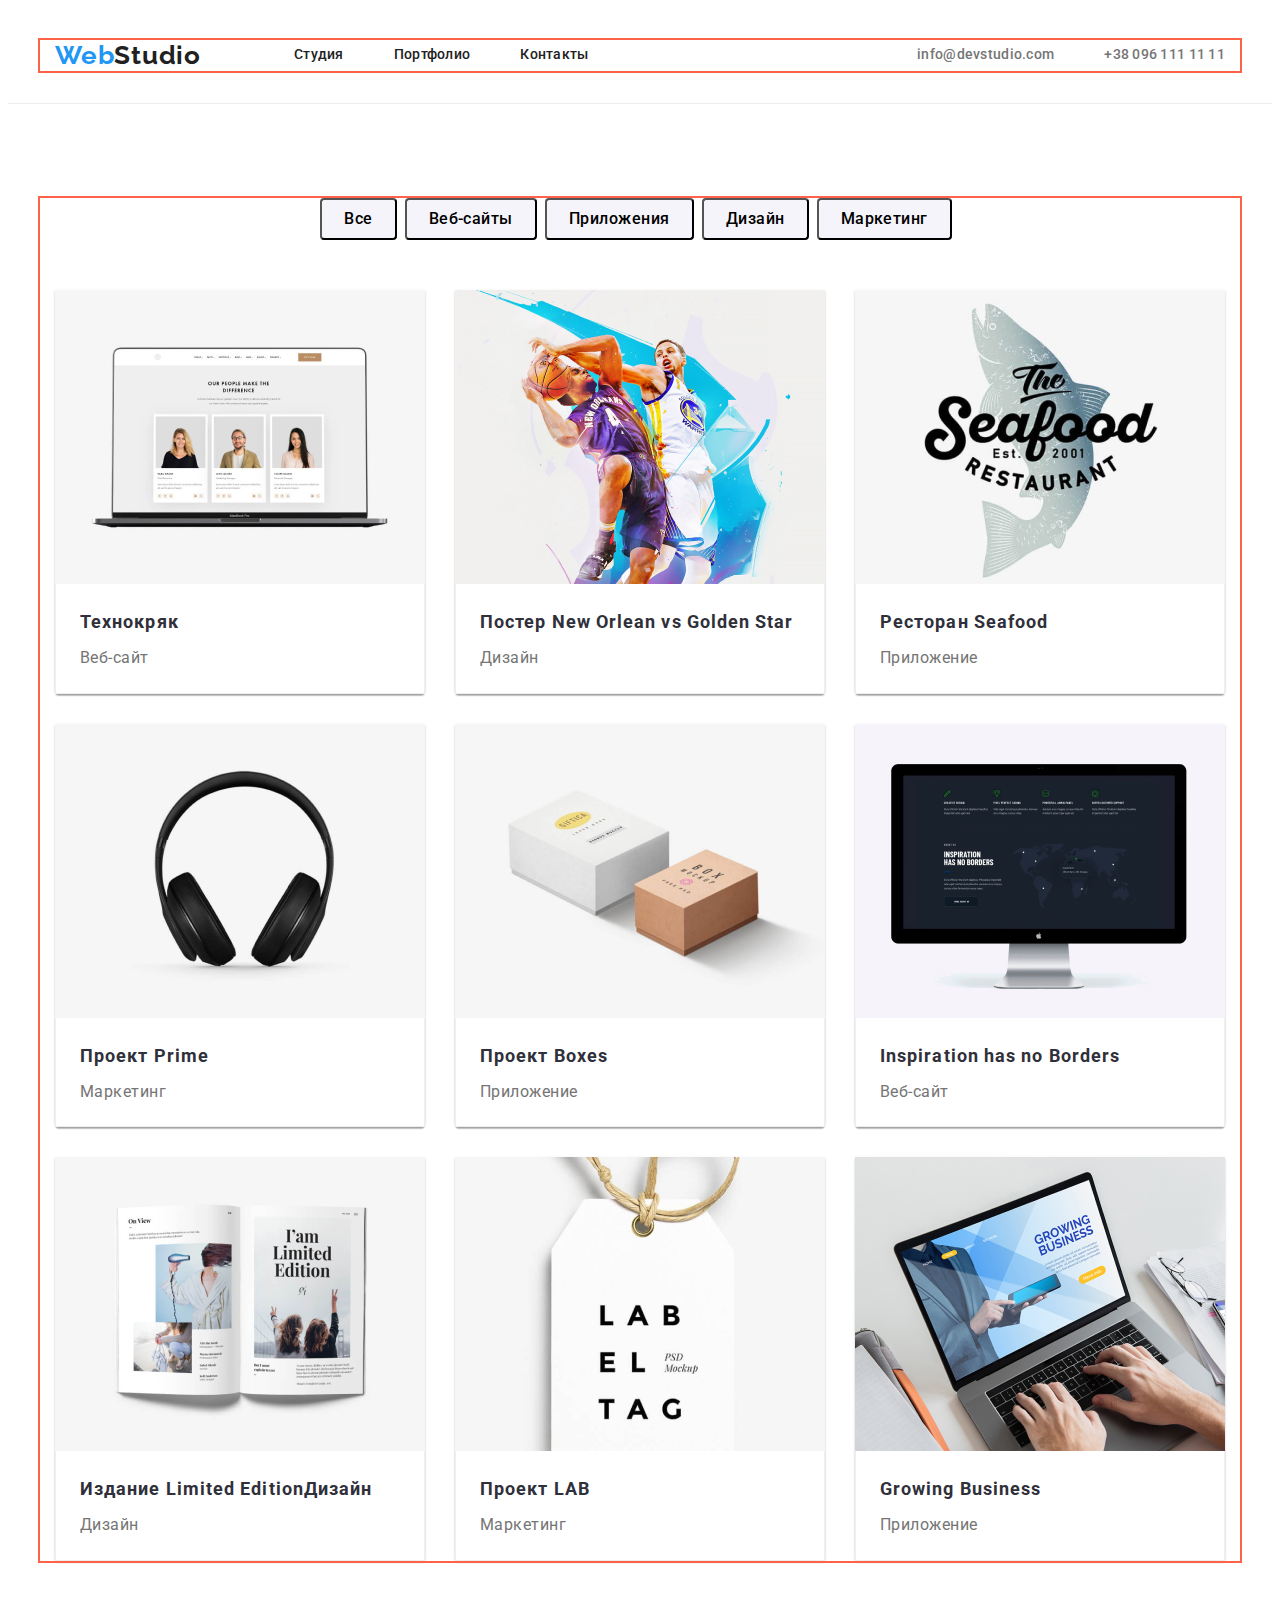
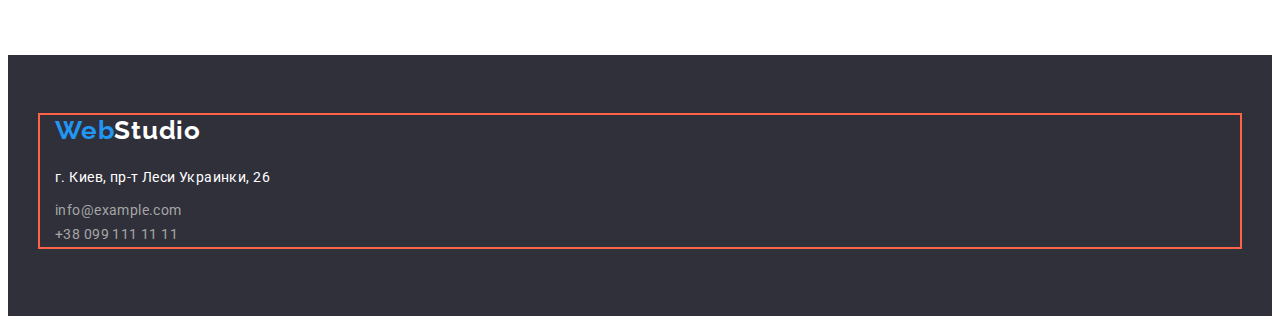
==== portfolio.html @ 1296713e "Add files via upload" ====
<!DOCTYPE html>
<html lang="en">
<head>
    <meta charset="UTF-8">
    <meta http-equiv="X-UA-Compatible" content="IE=edge">
    <meta name="viewport" content="width=device-width, initial-scale=1.0">
    <title>Document</title>
    <link rel="preconnect" href="https://fonts.googleapis.com">
    <link rel="preconnect" href="https://fonts.gstatic.com" crossorigin>
    <link href="https://fonts.googleapis.com/css2?family=Raleway:wght@700&family=Roboto:wght@400;500;700;900&display=swap" rel="stylesheet">
    <link rel="stylesheet" href="https://cdnjs.cloudflare.com/ajax/libs/modern-normalize/1.1.0/modern-normalize.min.css" integrity="sha512-wpPYUAdjBVSE4KJnH1VR1HeZfpl1ub8YT/NKx4PuQ5NmX2tKuGu6U/JRp5y+Y8XG2tV+wKQpNHVUX03MfMFn9Q==" crossorigin="anonymous" referrerpolicy="no-referrer" />
    <link rel="stylesheet" href="css/styles.css">
   
</head>
<body>

    <!--header-portfolio-->

    <header class="header">
        <div class="conteiner">
            <nav class="header-nav">
                <a href="/" class="header-link link"><span>Web</span>Studio</a>
                <ul class="header-section list">
                    <li class="header-list"><a href="Студия" class="header-list-nav link">Студия</a></li>    
                    <li class="header-list"><a href="./portfolio.html" class="header-list-nav link">Портфолио</a></li>
                    <li class="header-list"><a href="Контакты" class="header-list-nav link">Контакты</a></li>
                </ul>
               
                <ul class="header-contacts list">    
                    <li class="header-list "><a href="info@devstudio.com" class="contacts-link link">info@devstudio.com</a></li>
                    <li class="header-list "><a href="+380961111111" class="contacts-link link">+38 096 111 11 11</a></li>
                </ul>
           </nav>
        </div>
 </header> 
         <!--btn-portfolio--> 
 <main>
     <section class="button-section">
          <div class="conteiner">
                    <ul class="portfolio-list-btn list">
                        <li class="portfolio-items-btn"><button class="portfolio-btn" type="button">Все</button></li>
                        <li class="portfolio-items-btn"><button class="portfolio-btn" type="button">Веб-сайты</button></li>
                        <li class="portfolio-items-btn"><button class="portfolio-btn" type="button">Приложения</button></li>
                        <li class="portfolio-items-btn"><button class="portfolio-btn" type="button">Дизайн</button></li>
                        <li class="portfolio-items-btn"><button class="portfolio-btn" type="button">Маркетинг</button></li>
                    </ul>
            
                    <!--portfolio-->

                    <ul class="portfolio-list list">
                        <li class="portfolio-items ">
                            <a class="portfolio-linc link" href="">
                                    <img class="portfolio-img" src="images/1jpg.jpg" alt="Технокряк" width="370">
                                <div class="border-list">    
                                    <h3 class="portfolio-titel">Технокряк</h3>
                                    <p class="portfolio-text">Веб-сайт</p>
                                </div>
                            </a>
                        </li>
                        <li class="portfolio-items">
                            <a  class="portfolio-linc link"  href="">
                                    <img class="portfolio-img" src="images/2jpg.jpg" alt="Постер New Orlean vs Golden Star" width="370" >
                                <div  class="border-list">    
                                    <h3 class="portfolio-titel">Постер New Orlean vs Golden Star</h3>
                                    <p class="portfolio-text">Дизайн</p>
                                </div>
                           </a>
                        </li>
                        <li class="portfolio-items">
                                <a  class="portfolio-linc link"  href="">
                                        <img class="portfolio-img" src="images/3jpg.jpg" alt="Ресторан Seafood" width="370">
                                    <div  class="border-list">    
                                        <h3 class="portfolio-titel">Ресторан Seafood</h3>
                                        <p class="portfolio-text">Приложение</p>
                                    </div>
                                </a>    
                        </li>
                        <li class="portfolio-items">
                            <a  class="portfolio-linc link"  href="">
                                    <img class="portfolio-img" src="images/4jpg.jpg" alt="Проект Prime" width="370">
                                <div  class="border-list">    
                                    <h3 class="portfolio-titel">Проект Prime</h3>
                                    <p class="portfolio-text">Маркетинг</p>
                                </div>
                            </a>     
                        </li>
                        <li class="portfolio-items">
                                <a  class="portfolio-linc link"  href="">
                                        <img class="portfolio-img" src="images/5jpg.jpg" alt="Проект Boxes" width="370">
                                    <div  class="border-list">   
                                        <h3 class="portfolio-titel">Проект Boxes</h3>
                                        <p class="portfolio-text">Приложение</p>
                                   </div>
                                </a>
                        </li>
                        <li class="portfolio-items">
                                <a  class="portfolio-linc link"  href="">
                                        <img class="portfolio-img" src="images/6jpg.jpg" alt="Inspiration has no Borders" width="370">
                                    <div  class="border-list">   
                                        <h3 class="portfolio-titel">Inspiration has no Borders</h3>
                                        <p class="portfolio-text">Веб-сайт</p>
                                    </div>
                                </a>
                        </li>
                        <li class="portfolio-items">
                                <a  class="portfolio-linc link"  href="">
                                        <img class="portfolio-img" src="images/7jpg.jpg" alt="Издание Limited Edition" width="370">
                                    <div  class="border-list">
                                        <h3 class="portfolio-titel">Издание Limited EditionДизайн</h3>
                                        <p class="portfolio-text">Дизайн</p>
                                    </div>
                                </a>
                        </li>
                        <li class="portfolio-items">
                            <a  class="portfolio-linc link"  href="">
                                    <img class="portfolio-img" src="images/8jpg.jpg" alt="Проект LAB" width="370">
                               <div  class="border-list">    
                                    <h3 class="portfolio-titel">Проект LAB</h3>
                                    <p class="portfolio-text">Маркетинг</p>
                              </div>
                          </a>
                        </li>
                        <li class="portfolio-items">
                            <a  class="portfolio-linc link"  href="">
                                    <img class="portfolio-img" src="images/9jpg.jpg" alt="Growing Business" width="370">
                                <div  class="border-list">   
                                    <h3 class="portfolio-titel">Growing Business</h3>
                                    <p class="portfolio-text">Приложение</p>
                                </div>
                            </a>
                        </li>
                    </ul>
         </div>
        </section>
    </main>

 <!--portfolio-footer-->

 <footer class="footer">
    <div class="conteiner">
        <a href="/" class="footer-link link"><span>Web</span>Studio</a>
        <address class="footer-contacts">
             <ul class="footer-list list">
                 <li class="footer-item"><a class="footer-item-link-nav link" href="http://surl.li/botji">г. Киев, пр-т Леси Украинки, 26</a></li>
                 <li class="footer-item"></li><a class="footer-item-link link" href="info@example.com">info@example.com</a></li>
                 <li class="footer-item"><a class="footer-item-link link" href="+380991111111">+38 099 111 11 11</a></li>
             </ul>
        </address>
    </div>
</footer>

</body>
</html>
---- css/styles.css ----
/* body */
body{
font-family: 'Roboto', sans-serif;

}

.link{
text-decoration:none;
}

.list{
list-style: none;
}


span{
color: #2196F3;
}

h1,
h2,
h3,
h4,
h5,
h6,
ul,
p{margin: 0;
padding: 0;
}


*{
    box-sizing: border-box;
}

*::before,
*::after{
    box-sizing: initial;
}
/*--header-section--*/

.conteiner {
    width: 1200px;
    padding-left: 15px;
    padding-right: 15px;
    margin-left: auto;
    margin-right: auto;
    outline: 2px solid tomato;
   
}


.header-nav {
display: flex;
align-items:center;
}

header{
display: flex;
padding-top: 32px;
padding-bottom: 32px;
border-bottom: 1px solid #ECECEC;
}

.header-section {
display: flex;
}

.header-list {
display: flex;
margin-right:  50px;
margin-left: auto;
}



.header-list:last-child{
 margin-right: 0px;
 }


.header-contacts{
display: flex;
margin-left: auto;
}

.header-link {
font-family: 'Raleway', sans-serif;
font-weight: 700;
font-size: 26px;
line-height: 1.19;
letter-spacing: 0.03em;
color: #212121;
display: flex;
margin-right: 93px;
}


.header-list-nav {
font-weight: 500;
font-size: 14px;
line-height: 1.14;
letter-spacing: 0.02em;
color: #212121;

}

.contacts-link:focus,
.contacts-link:hover,
.header-list-nav:hover,
.header-list-nav:focus{
color: #2196F3;
} 

.contacts-link {
font-weight: 500;
font-size: 14px;
line-height: 1.14;
letter-spacing: 0.02em;
color: #757575;
}

.header-icon{
display: block;
padding: 0px;
margin-right: 10px;

}


.header-icon-nav{
    width: 16px;
    height: 12px;
    align-items: center;
    justify-content: center;
    fill: #757575;
}

.header-icon-img{
 width: 10px;
 height: 16px;
 fill: #757575;
}

.header-icon-img:focus,
.header-icon-img:hover,
.header-icon-nav:hover,
.header-icon-nav:focus{
    fill: #2196F3;
}


/*--main-sektion--*/

.hero {
    text-align: center;
    padding-top: 200px;
    padding-bottom: 200px;
    max-width: 1600px;
    height: 600px;
    content: "";
    margin-left: auto;
    margin-right: auto;
    background-image: linear-gradient(
    to right,
    rgba(47, 48, 58, 0.4),
    rgba(47, 48, 58, 0.4)
     ),
    url(../images/img10.jpg);
    background-color:#2F303A;
}

.hero-title {
font-weight: 900;
font-size: 44px;
line-height: 1.36;
text-align: center;
color: #FFFFFF;
}




.hero-btn{
display: inline-block;
align-items:center;
font-weight: 700;
font-size: 16px;
line-height: 1.8;
letter-spacing: 0.06em;
color: #FFFFFF;
background-color: #2196F3;
cursor: pointer;
border-radius: 6px;
padding: 10px 32px;
margin-top: 30px;
}




.subtitle{
padding-top: 94px;
padding-bottom: 94px;
}

.subtitle-list {
display: flex; 
}

.subtitle-items{
width: 270px;
margin-right: 30px;

}

.subtitle-items:last-child{
margin-right: 0px;
}

    



.subtitle-titel {
font-weight: 700;
font-size: 14px;
line-height: 1.14;
letter-spacing: 0.03em;
color: #212121;
}


.subtitle-text{
font-weight: 400;
font-size: 14px;
line-height: 1.71;
letter-spacing: 0.03em;
color: #757575;
display: flex;
margin-top: 10px;
}
.subtitle-icons{
 display: block;
 width: 270px;
 height: 120px;
 padding: 25px 100px;
margin-bottom: 25px;
background-color: #F5F4FA;

}

.subtitle-icons-img{
width: 70px;
height: 70px;
;
}

.subtitle-icons-img

/*--specialization--*/

.specialization{
display: flex;
padding-bottom: 94px;

}



.specialization-title,
.command-title {
font-weight: 700;
font-size: 36px;
line-height: 1.16;
text-align: center;
letter-spacing: 0.03em;
color: #212121;
}

.specialization-list{
display: flex;
margin-top: 50px;
}
 
.specialization-items{
display: flex;
margin-right: 30px;
width: 370px;
outline: 2px solid to;
}

.specialization-items:last-child{
margin-right: 0px auto;
}

/*command*/

.command{
background-color:  #F5F4FA;
padding-top: 94px;
padding-bottom: 94px;
}
    
.command-title{
margin-bottom:  50px;
}

.command-list{
display: flex;

}

.command-items{
margin-right: 30px;

}

.command-items:last-child{
    margin-right: 0px;
}

.command-title-text {
font-weight: 500;
font-size: 16px;
line-height: 1.18;
letter-spacing: 0.03em;
color: #212121;
text-align: center;
flex-wrap: wrap;
}
    
.command-text {
font-weight: 400;
font-size: 16px;
line-height: 1.18;
letter-spacing: 0.03em;
color: #757575;
text-align: center;
margin-top: 10px;
}

.comand-img{
display: block;
}

.command-box{
box-shadow: 0px 1px 3px rgba(0, 0, 0, 0.12), 0px 1px 1px rgba(0, 0, 0, 0.14), 0px 2px 1px rgba(0, 0, 0, 0.2);
border-radius: 0px 0px 4px 4px;
padding-top:  30px;
padding-bottom: 30px;

}


.command-box-svg{
display: flex;
width: 206px;
height: 44px;
margin: auto;
margin-top: 16px;

}

.command-icon-nstagram,
.command-icon-twit,
.command-icon-facebook,
.command-icon-linkedin{
display: block;
width: 44px;
padding: 12px 12px;
border-radius: 100px 100px;
margin-right: 10px;
fill:#AFB1B8;
}

.command-icon {
display: block;
width: 20px;
height: 20px;
}

.command-icon-nstagram:hover,
.command-icon-twit:hover,
.command-icon-facebook:hover,
.command-icon-linkedin:hover,
.command-icon-nstagram:focus,
.command-icon-twit:focus,
.command-icon-facebook:focus,
.command-icon-linkedin:focus{
background-color: #2196F3;
fill: #FFFFFF;
}




.command-icon:last-child{
    margin-right: 0px;
}

/*--clients--*/




.clients {
padding-top: 94px;
padding-bottom: 94px;
}
.clients-title{
font-weight: 700;
font-size: 36px;
line-height: 42px;
text-align: center;
letter-spacing: 0.03em;
color: #212121;
}

.clients-list {
display: flex;
}


.clients-list-items {
display: flex;
width: 170px;
height: 92px;
border: 1px solid#AFB1B8;
padding: 16px 32px;
border-radius: 4px;
margin-right: 30px;
 margin-top: 50px;
}
.clients-icons {
width: 106px;
height: 60px;
fill:#AFB1B8;
} 

.clients-list-items:last-child{
margin-right: 0px auto;
}

.clients-icons:focus,
.clients-icons:hover{
fill: #2196F3;
}
/*--footer-sektion--*/

.footer{
background-color: #2F303A;
padding-top: 60px;
padding-bottom: 60px;
}

.footer-list{
margin-top:20px;

}

.footer-link {
font-family: 'Raleway', sans-serif;
font-weight: 700;
font-size: 26px;
line-height: 1.19;
letter-spacing: 0.03em;
color: #FFFFFF;
display: block;
}

.footer-item-link-nav{
font-family: 'Roboto';
font-style: normal;
font-weight: 400;
font-size: 14px;
line-height: 1.71;
letter-spacing: 0.03em;
color:#FFFFFF

}


.footer-item-link {
font-style: normal;
font-weight: 400;
font-size: 14px;
line-height: 1.7;
letter-spacing: 0.03em;
color: #a6a6a6;
}

.footer-item{
margin-bottom: 9px;
}


.footer-icon-box{
display: block;
width: 206px;
height: 80px;
outline: 2px solid white;
}


.footer-text-icon{
font-weight: 700;
font-size: 14px;
line-height: 16px;
letter-spacing: 0.03em;
text-transform: uppercase;
color: #FFFFFF;
display: block;
}


.footer-list-icon {
display: flex;
outline: 2px solid white;
margin-top: 20px;
}

.footer-item-icon {
display: block;
width: 44px;
padding: 12px;
background-color:rgba(255, 255, 255, 0.1);
outline: 2px solid white;
border-radius: 100px;
margin-right: 10px;

}

.footer-icon {
display: block;
width: 20px;
height: 20px;
fill: #FFFFFF;
}


.footer-item-icon:hover,
.footer-item-icon:focus{
background-color: #2196F3;
}


/*--portfolio-btn--*/


.portfolio-btn{
font-family: 'Roboto';
font-weight: 500;
font-size: 16px;
line-height: 1.62;
letter-spacing: 0.03em;
cursor: pointer;
background-color:#F5F4FA ;
}


/*--portfolio--*/




.button-section{
padding-top: 94px;
padding-bottom: 94px;
}

.portfolio-list-btn{
display: flex;
margin-bottom: 50px;
justify-content: center;
}


.portfolio-btn{
display: flex;
padding: 6px 22px;
border-radius: 4px;
background-color: #F5F4FA;
}

.portfolio-btn:focus,
.portfolio-btn:hover{
background-color: #2196F3;
color: #FFFFFF;
}


.portfolio-items-btn{
display: flex;
margin-right: 8px;
}


.portfolio-list{
display: flex;
flex-wrap: wrap;
}

.portfolio-items {
 margin-right: 30px;
 margin-bottom: 30px;
 display: flex;
 flex-wrap: wrap;
 width:370px;
 box-shadow: 0px 1px 3px rgba(0, 0, 0, 0.12), 0px 1px 1px rgba(0, 0, 0, 0.14), 0px 2px 1px rgba(0, 0, 0, 0.2);
border-radius: 0px 0px 4px 4px;
}

.portfolio-items:nth-child(3n){
margin-right: 0px;
}

.portfolio-items:nth-last-child(-n+3){
margin-bottom: 0px;
}

.portfolio-img{
display: block; 
}

.border-list{  
padding: 20px 24px ;
border: 1px solid #EEEEEE;
border-top: 0px;
margin: 0px;
}

.portfolio-titel {
font-weight: 700;
font-size: 18px;
line-height: 2;
letter-spacing: 0.06em;
color: #2F303A;
display: flex;
}

.portfolio-text {
font-weight: 400;
font-size: 16px;
line-height: 1.8;
letter-spacing: 0.03em;
color: #757575;
display: flex;
flex-wrap: wrap;
padding-top: 4px;
}
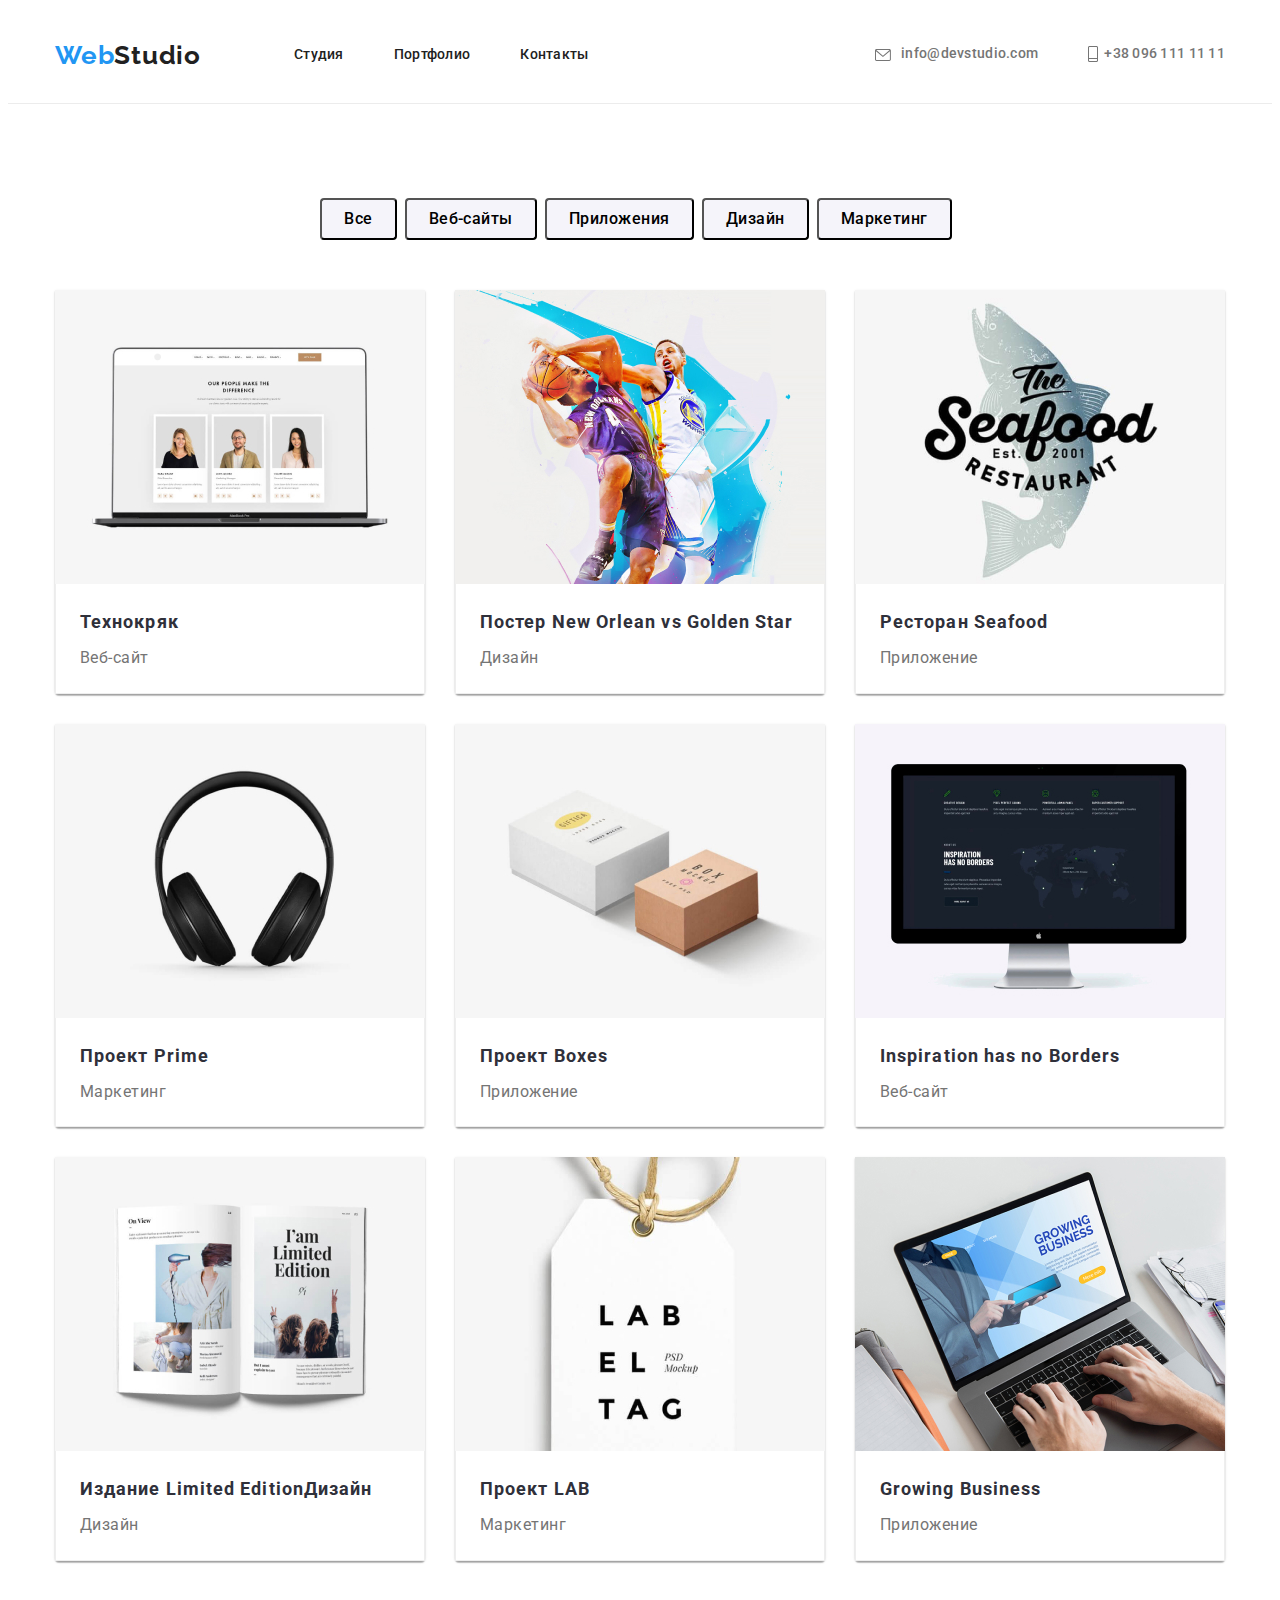
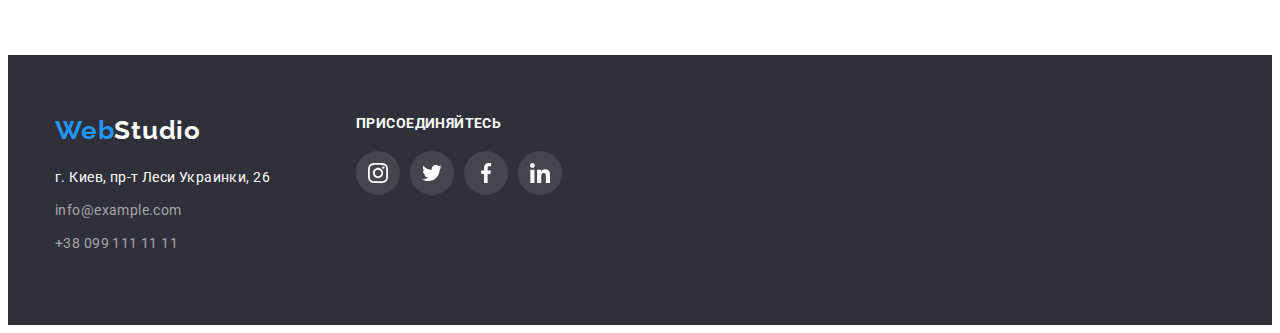
==== commit 42c3a440: "Add files via upload" ====
--- a/portfolio.html
+++ b/portfolio.html
@@ -26,13 +26,23 @@
                     <li class="header-list"><a href="Контакты" class="header-list-nav link">Контакты</a></li>
                 </ul>
                
-                <ul class="header-contacts list">    
-                    <li class="header-list "><a href="info@devstudio.com" class="contacts-link link">info@devstudio.com</a></li>
+                <ul class="header-contacts list">  
+                    <li class="header-icon">
+                        <svg class="header-icon-nav">
+                            <use href="./images/icons.svg#icon-envelope-hover"></use>
+                        </svg>
+                    </li>  
+                    <li class="header-list "><a  href="info@devstudio.com" class="contacts-link link">info@devstudio.com</a> </li>
+                    <li svg class="header-icon-nav">
+                        <svg class="header-icon-img">
+                            <use href="./images/icons.svg#icon-Vector"></use>
+                        </svg>
+                    </li>
                     <li class="header-list "><a href="+380961111111" class="contacts-link link">+38 096 111 11 11</a></li>
                 </ul>
            </nav>
         </div>
- </header> 
+    </header>  
          <!--btn-portfolio--> 
  <main>
      <section class="button-section">
@@ -135,19 +145,45 @@
     </main>
 
  <!--portfolio-footer-->
-
- <footer class="footer">
-    <div class="conteiner">
-        <a href="/" class="footer-link link"><span>Web</span>Studio</a>
-        <address class="footer-contacts">
-             <ul class="footer-list list">
-                 <li class="footer-item"><a class="footer-item-link-nav link" href="http://surl.li/botji">г. Киев, пр-т Леси Украинки, 26</a></li>
-                 <li class="footer-item"></li><a class="footer-item-link link" href="info@example.com">info@example.com</a></li>
-                 <li class="footer-item"><a class="footer-item-link link" href="+380991111111">+38 099 111 11 11</a></li>
-             </ul>
-        </address>
-    </div>
-</footer>
+    <footer class="footer">
+        <div class="conteiner footer-content">
+            <div class="footer-box">
+                <a href="/" class="footer-link link"><span>Web</span>Studio</a>
+                <address class="footer-contacts">
+                        <ul class="footer-list list">
+                            <li class="footer-item"><a  class="footer-item-link-nav link" href="http://surl.li/botji">г. Киев, пр-т Леси Украинки, 26</a></li>
+                            <li class="footer-item"><a class="footer-item-link link" href="info@example.com">info@example.com</a></li>
+                            <li class="footer-item"><a class="footer-item-link link" href="+380991111111">+38 099 111 11 11</a></li>
+                        </ul>
+                </address>
+            </div>
+            <div class="footer-icon-box">
+                <p class="footer-text-icon">присоединяйтесь</p>
+                    <ul class="footer-list-icon list">
+                        <li class="footer-item-icon">
+                            <svg class="footer-icon">
+                                <use href="./images/icons.svg#icon-instagram"></use>
+                            </svg>
+                        </li>
+                        <li class="footer-item-icon">
+                            <svg class="footer-icon">
+                                <use href="./images/icons.svg#icon-twit"></use>
+                            </svg>
+                        </li>
+                        <li class="footer-item-icon">
+                            <svg class="footer-icon">
+                                <use href="./images/icons.svg#icon-facebook"></use>
+                            </svg>
+                        </li>
+                        <li class="footer-item-icon">
+                            <svg class="footer-icon">
+                                <use href="./images/icons.svg#icon-linkedin"></use>
+                            </svg>
+                        </li>
+                    </ul>
+        </div>
+        </div>
+    </footer>
 
 </body>
 </html> --- a/css/styles.css
+++ b/css/styles.css
@@ -45,7 +45,6 @@
     padding-right: 15px;
     margin-left: auto;
     margin-right: auto;
-    outline: 2px solid tomato;
    
 }
 
@@ -432,6 +431,7 @@
 margin-right: 30px;
  margin-top: 50px;
 }
+
 .clients-icons {
 width: 106px;
 height: 60px;
@@ -448,16 +448,26 @@
 }
 /*--footer-sektion--*/
 
+
 .footer{
-background-color: #2F303A;
-padding-top: 60px;
-padding-bottom: 60px;
+    background-color: #2F303A;
+    padding-top: 60px;
+    padding-bottom: 60px;
+    
 }
 
 .footer-list{
 margin-top:20px;
-
-}
+}
+
+.footer-content{
+    display: flex;
+}
+
+
+.footer-box{
+width: 231px;
+}    
 
 .footer-link {
 font-family: 'Raleway', sans-serif;
@@ -496,10 +506,10 @@
 
 
 .footer-icon-box{
-display: block;
 width: 206px;
 height: 80px;
-outline: 2px solid white;
+margin-left: 70px;
+
 }
 
 
@@ -516,7 +526,6 @@
 
 .footer-list-icon {
 display: flex;
-outline: 2px solid white;
 margin-top: 20px;
 }
 
@@ -525,7 +534,6 @@
 width: 44px;
 padding: 12px;
 background-color:rgba(255, 255, 255, 0.1);
-outline: 2px solid white;
 border-radius: 100px;
 margin-right: 10px;
 
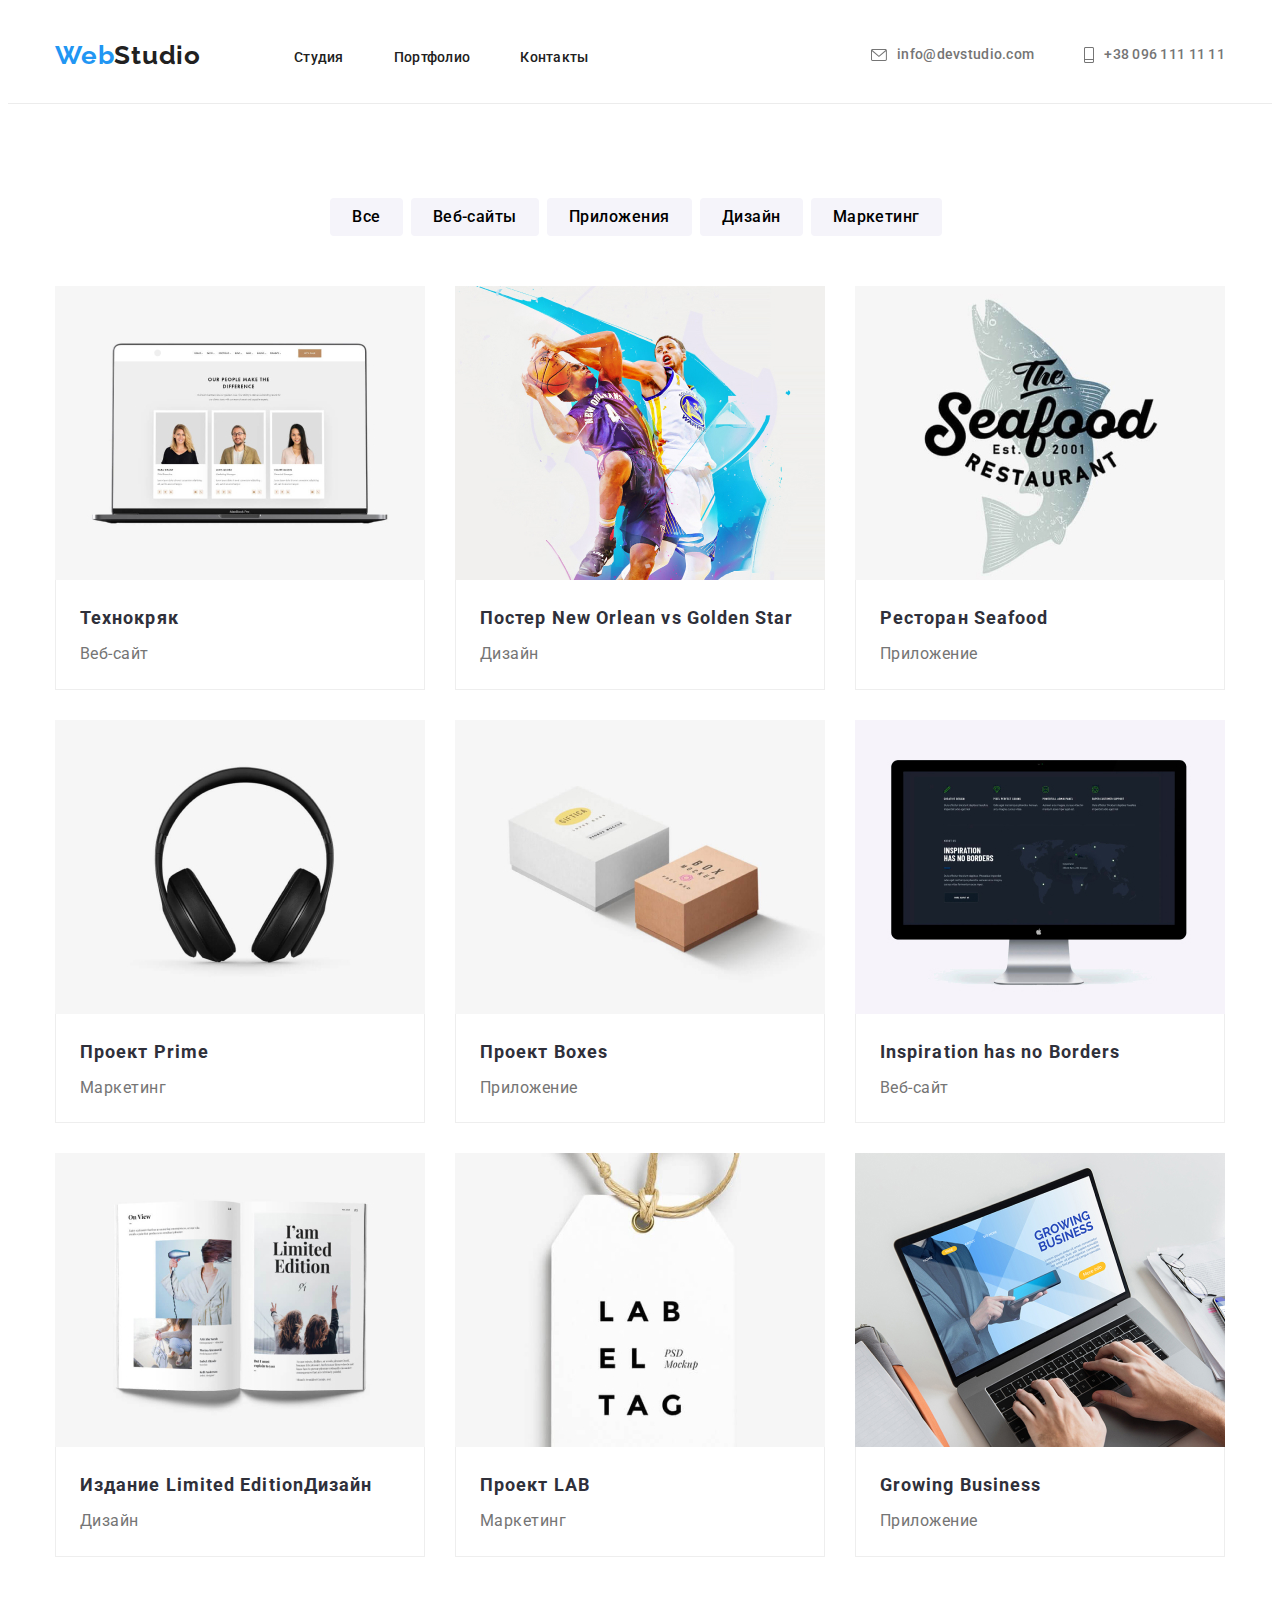
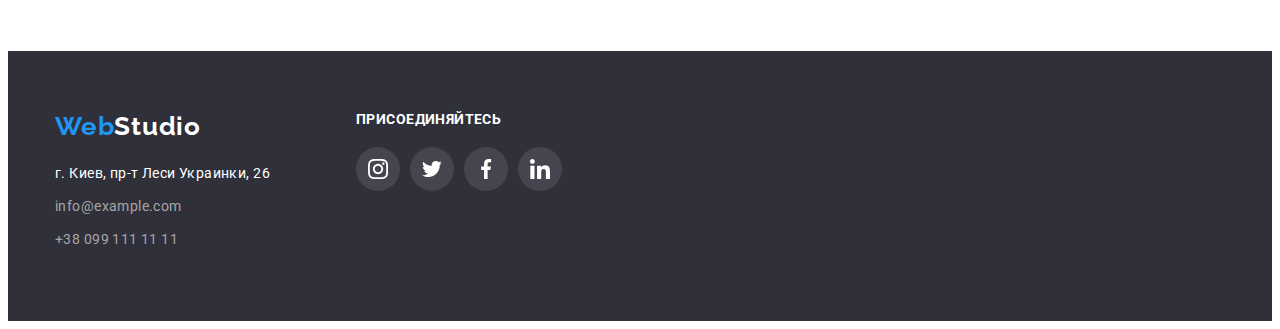
==== commit ff770ff9: "Add files via upload" ====
--- a/portfolio.html
+++ b/portfolio.html
@@ -26,23 +26,22 @@
                     <li class="header-list"><a href="Контакты" class="header-list-nav link">Контакты</a></li>
                 </ul>
                
-                <ul class="header-contacts list">  
-                    <li class="header-icon">
-                        <svg class="header-icon-nav">
-                            <use href="./images/icons.svg#icon-envelope-hover"></use>
-                        </svg>
-                    </li>  
-                    <li class="header-list "><a  href="info@devstudio.com" class="contacts-link link">info@devstudio.com</a> </li>
-                    <li svg class="header-icon-nav">
-                        <svg class="header-icon-img">
-                            <use href="./images/icons.svg#icon-Vector"></use>
-                        </svg>
+                <ul class="header-contacts list"> 
+                    <li class="header-list">
+                        <a  href="info@devstudio.com" class="contacts-link link">
+                            <svg class="header-icon-nav"><use href="./images/icons.svg#icon-envelope-hover"></use></svg>info@devstudio.com
+                        </a> 
                     </li>
-                    <li class="header-list "><a href="+380961111111" class="contacts-link link">+38 096 111 11 11</a></li>
+                    
+                    <li class="header-list">
+                        <a href="+380961111111" class="contacts-link link"> 
+                            <svg class="header-icon-img"><use href="./images/icons.svg#icon-Vector"></use></svg>+38 096 111 11 11
+                        </a>
+                    </li>
                 </ul>
            </nav>
         </div>
-    </header>  
+    </header>    
          <!--btn-portfolio--> 
  <main>
      <section class="button-section">
@@ -60,7 +59,10 @@
                     <ul class="portfolio-list list">
                         <li class="portfolio-items ">
                             <a class="portfolio-linc link" href="">
+                                <div class="portfolio-items-wrap">
                                     <img class="portfolio-img" src="images/1jpg.jpg" alt="Технокряк" width="370">
+                                    <p class="portfolio-items-text">Ресурс предлагает комплексные предложения с разным уровнем функционала и сервисов. Все это позволит посетителю получить исчерпывающие сведения о компании или частном лице.</p>
+                                </div>
                                 <div class="border-list">    
                                     <h3 class="portfolio-titel">Технокряк</h3>
                                     <p class="portfolio-text">Веб-сайт</p>
@@ -69,7 +71,10 @@
                         </li>
                         <li class="portfolio-items">
                             <a  class="portfolio-linc link"  href="">
+                                <div class="portfolio-items-wrap">
                                     <img class="portfolio-img" src="images/2jpg.jpg" alt="Постер New Orlean vs Golden Star" width="370" >
+                                    <p class="portfolio-items-text">Ресурс предлагает комплексные предложения с разным уровнем функционала и сервисов. Все это позволит посетителю получить исчерпывающие сведения о компании или частном лице.</p>
+                                </div>
                                 <div  class="border-list">    
                                     <h3 class="portfolio-titel">Постер New Orlean vs Golden Star</h3>
                                     <p class="portfolio-text">Дизайн</p>
@@ -78,7 +83,10 @@
                         </li>
                         <li class="portfolio-items">
                                 <a  class="portfolio-linc link"  href="">
+                                    <div class="portfolio-items-wrap">
                                         <img class="portfolio-img" src="images/3jpg.jpg" alt="Ресторан Seafood" width="370">
+                                        <p class="portfolio-items-text">Ресурс предлагает комплексные предложения с разным уровнем функционала и сервисов. Все это позволит посетителю получить исчерпывающие сведения о компании или частном лице.</p>
+                                    </div>
                                     <div  class="border-list">    
                                         <h3 class="portfolio-titel">Ресторан Seafood</h3>
                                         <p class="portfolio-text">Приложение</p>
@@ -87,7 +95,11 @@
                         </li>
                         <li class="portfolio-items">
                             <a  class="portfolio-linc link"  href="">
-                                    <img class="portfolio-img" src="images/4jpg.jpg" alt="Проект Prime" width="370">
+                                <div class="portfolio-items-wrap">
+                                 <img class="portfolio-img" src="images/4jpg.jpg" alt="Проект Prime" width="370">
+                                  <p class="portfolio-items-text">Ресурс предлагает комплексные предложения с разным уровнем функционала и сервисов. Все это позволит посетителю получить исчерпывающие сведения о компании или частном лице.</p>
+                                </div>
+                                   
                                 <div  class="border-list">    
                                     <h3 class="portfolio-titel">Проект Prime</h3>
                                     <p class="portfolio-text">Маркетинг</p>
@@ -96,7 +108,10 @@
                         </li>
                         <li class="portfolio-items">
                                 <a  class="portfolio-linc link"  href="">
+                                    <div class="portfolio-items-wrap">
                                         <img class="portfolio-img" src="images/5jpg.jpg" alt="Проект Boxes" width="370">
+                                        <p class="portfolio-items-text">Ресурс предлагает комплексные предложения с разным уровнем функционала и сервисов. Все это позволит посетителю получить исчерпывающие сведения о компании или частном лице.</p>
+                                    </div>
                                     <div  class="border-list">   
                                         <h3 class="portfolio-titel">Проект Boxes</h3>
                                         <p class="portfolio-text">Приложение</p>
@@ -105,7 +120,10 @@
                         </li>
                         <li class="portfolio-items">
                                 <a  class="portfolio-linc link"  href="">
+                                    <div class="portfolio-items-wrap">
                                         <img class="portfolio-img" src="images/6jpg.jpg" alt="Inspiration has no Borders" width="370">
+                                        <p class="portfolio-items-text">Ресурс предлагает комплексные предложения с разным уровнем функционала и сервисов. Все это позволит посетителю получить исчерпывающие сведения о компании или частном лице.</p>
+                                    </div>
                                     <div  class="border-list">   
                                         <h3 class="portfolio-titel">Inspiration has no Borders</h3>
                                         <p class="portfolio-text">Веб-сайт</p>
@@ -114,7 +132,10 @@
                         </li>
                         <li class="portfolio-items">
                                 <a  class="portfolio-linc link"  href="">
+                                    <div class="portfolio-items-wrap">
                                         <img class="portfolio-img" src="images/7jpg.jpg" alt="Издание Limited Edition" width="370">
+                                        <p class="portfolio-items-text">Ресурс предлагает комплексные предложения с разным уровнем функционала и сервисов. Все это позволит посетителю получить исчерпывающие сведения о компании или частном лице.</p>
+                                    </div>
                                     <div  class="border-list">
                                         <h3 class="portfolio-titel">Издание Limited EditionДизайн</h3>
                                         <p class="portfolio-text">Дизайн</p>
@@ -123,7 +144,10 @@
                         </li>
                         <li class="portfolio-items">
                             <a  class="portfolio-linc link"  href="">
+                               <div class="portfolio-items-wrap">
                                     <img class="portfolio-img" src="images/8jpg.jpg" alt="Проект LAB" width="370">
+                                    <p class="portfolio-items-text">Ресурс предлагает комплексные предложения с разным уровнем функционала и сервисов. Все это позволит посетителю получить исчерпывающие сведения о компании или частном лице.</p>
+                               </div>
                                <div  class="border-list">    
                                     <h3 class="portfolio-titel">Проект LAB</h3>
                                     <p class="portfolio-text">Маркетинг</p>
@@ -132,7 +156,10 @@
                         </li>
                         <li class="portfolio-items">
                             <a  class="portfolio-linc link"  href="">
+                                <div class="portfolio-items-wrap">
                                     <img class="portfolio-img" src="images/9jpg.jpg" alt="Growing Business" width="370">
+                                    <p class="portfolio-items-text">Ресурс предлагает комплексные предложения с разным уровнем функционала и сервисов. Все это позволит посетителю получить исчерпывающие сведения о компании или частном лице.</p>
+                                </div>
                                 <div  class="border-list">   
                                     <h3 class="portfolio-titel">Growing Business</h3>
                                     <p class="portfolio-text">Приложение</p>
@@ -145,44 +172,52 @@
     </main>
 
  <!--portfolio-footer-->
-    <footer class="footer">
-        <div class="conteiner footer-content">
-            <div class="footer-box">
-                <a href="/" class="footer-link link"><span>Web</span>Studio</a>
-                <address class="footer-contacts">
-                        <ul class="footer-list list">
-                            <li class="footer-item"><a  class="footer-item-link-nav link" href="http://surl.li/botji">г. Киев, пр-т Леси Украинки, 26</a></li>
-                            <li class="footer-item"><a class="footer-item-link link" href="info@example.com">info@example.com</a></li>
-                            <li class="footer-item"><a class="footer-item-link link" href="+380991111111">+38 099 111 11 11</a></li>
-                        </ul>
-                </address>
-            </div>
-            <div class="footer-icon-box">
-                <p class="footer-text-icon">присоединяйтесь</p>
-                    <ul class="footer-list-icon list">
-                        <li class="footer-item-icon">
-                            <svg class="footer-icon">
-                                <use href="./images/icons.svg#icon-instagram"></use>
-                            </svg>
-                        </li>
-                        <li class="footer-item-icon">
-                            <svg class="footer-icon">
+ <footer class="footer">
+    <div class="conteiner footer-content">
+        <div class="footer-box">
+            <a href="/" class="footer-link link"><span>Web</span>Studio</a>
+             <address class="footer-contacts">
+                     <ul class="footer-list list">
+                         <li class="footer-item"><a  class="footer-item-link-nav link" href="http://surl.li/botji">г. Киев, пр-т Леси Украинки, 26</a></li>
+                         <li class="footer-item"><a class="footer-item-link link" href="info@example.com">info@example.com</a></li>
+                         <li class="footer-item"><a class="footer-item-link link" href="+380991111111">+38 099 111 11 11</a></li>
+                     </ul>
+             </address>
+         </div>
+         <div class="footer-icon-box">
+              <p class="footer-text-icon">присоединяйтесь</p>
+                <ul class="footer-list-icon list">
+                     <li >
+                         <a href="" class="footer-item-icon">
+                             <svg class="footer-icon">
+                                 <use href="./images/icons.svg#icon-instagram"></use>
+                             </svg>
+                         </a>
+                     </li>
+                     <li >
+                         <a href="" class="footer-item-icon">
+                             <svg class="footer-icon">
                                 <use href="./images/icons.svg#icon-twit"></use>
-                            </svg>
-                        </li>
-                        <li class="footer-item-icon">
-                            <svg class="footer-icon">
-                                <use href="./images/icons.svg#icon-facebook"></use>
-                            </svg>
-                        </li>
-                        <li class="footer-item-icon">
-                            <svg class="footer-icon">
-                                <use href="./images/icons.svg#icon-linkedin"></use>
-                            </svg>
-                        </li>
-                    </ul>
-        </div>
-        </div>
+                             </svg>
+                        </a>
+                     </li>
+                     <li >
+                         <a href="" class="footer-item-icon">
+                             <svg class="footer-icon">
+                             <use href="./images/icons.svg#icon-facebook"></use>
+                          </svg>
+                         </a>
+                     </li>
+                     <li >
+                         <a href="" class="footer-item-icon">
+                             <svg class="footer-icon">
+                             <use href="./images/icons.svg#icon-linkedin"></use>
+                          </svg>
+                         </a>
+                     </li>
+                </ul>
+       </div>
+    </div>
     </footer>
 
 </body>
--- a/css/styles.css
+++ b/css/styles.css
@@ -50,103 +50,123 @@
 
 
 .header-nav {
-display: flex;
-align-items:center;
+    display: flex;
+    align-items:center;
 }
 
 header{
-display: flex;
-padding-top: 32px;
-padding-bottom: 32px;
-border-bottom: 1px solid #ECECEC;
+    display: flex;
+    padding-top: 32px;
+    padding-bottom: 32px;
+    border-bottom: 1px solid #ECECEC;
 }
 
 .header-section {
-display: flex;
+    display: flex;
 }
 
 .header-list {
-display: flex;
-margin-right:  50px;
-margin-left: auto;
+ display: inline-block;
+    margin-right:  50px;
+    margin-left: auto;
+    height: 16px;
 }
 
 
 
 .header-list:last-child{
- margin-right: 0px;
- }
+    margin-right: 0px;
+}
 
 
 .header-contacts{
-display: flex;
-margin-left: auto;
+    display: flex;
+    margin-left: auto;
 }
 
 .header-link {
-font-family: 'Raleway', sans-serif;
-font-weight: 700;
-font-size: 26px;
-line-height: 1.19;
-letter-spacing: 0.03em;
-color: #212121;
-display: flex;
-margin-right: 93px;
+    font-family: 'Raleway', sans-serif;
+    font-weight: 700;
+    font-size: 26px;
+    line-height: 1.19;
+    letter-spacing: 0.03em;
+    color: #212121;
+    display: flex;
+    margin-right: 93px;
 }
 
 
 .header-list-nav {
-font-weight: 500;
-font-size: 14px;
-line-height: 1.14;
-letter-spacing: 0.02em;
-color: #212121;
-
+    font-weight: 500;
+    font-size: 14px;
+    line-height: 1.14;
+    letter-spacing: 0.02em;
+    color: #212121;
+    position: relative;
+}
+
+.header-list-nav::after{
+    position: absolute;
+    content: "";
+    display: inline-block;
+    width: 100%;
+    height: 4px;
+    background-color: #2196F3;
+    left: 0px;
+    bottom:0px;
+    top: 53px;
+    border-radius: 2px;
+    opacity: 0;
+    transition: opacity 250ms cubic-bezier(0.4, 0, 0.2, 1);
+}
+
+
+.header-list-nav:hover::after,
+.header-list-nav:focus::after{
+    opacity: 1;
 }
 
 .contacts-link:focus,
 .contacts-link:hover,
 .header-list-nav:hover,
 .header-list-nav:focus{
-color: #2196F3;
+    color: #2196F3;
 } 
 
+
+
 .contacts-link {
-font-weight: 500;
-font-size: 14px;
-line-height: 1.14;
-letter-spacing: 0.02em;
-color: #757575;
-}
-
-.header-icon{
-display: block;
-padding: 0px;
-margin-right: 10px;
-
-}
+    font-weight: 500;
+    font-size: 14px;
+    line-height: 1.14;
+    letter-spacing: 0.02em;
+    color: #757575;
+    display: flex;
+    justify-content: center;
+    align-items: center;
+  
+}
+
+
 
 
 .header-icon-nav{
     width: 16px;
     height: 12px;
-    align-items: center;
-    justify-content: center;
     fill: #757575;
+    fill: currentColor;
+    display: inline;
+    margin-right: 10px;
 }
 
 .header-icon-img{
- width: 10px;
- height: 16px;
- fill: #757575;
-}
-
-.header-icon-img:focus,
-.header-icon-img:hover,
-.header-icon-nav:hover,
-.header-icon-nav:focus{
-    fill: #2196F3;
-}
+    width: 10px;
+    height: 16px;
+    margin-right: 10px;
+    fill: currentColor;
+}
+
+
 
 
 /*--main-sektion--*/
@@ -170,51 +190,52 @@
 }
 
 .hero-title {
-font-weight: 900;
-font-size: 44px;
-line-height: 1.36;
-text-align: center;
-color: #FFFFFF;
+    font-weight: 900;
+    font-size: 44px;
+    line-height: 1.36;
+    text-align: center;
+    color: #FFFFFF;
 }
 
 
 
 
 .hero-btn{
-display: inline-block;
-align-items:center;
-font-weight: 700;
-font-size: 16px;
-line-height: 1.8;
-letter-spacing: 0.06em;
-color: #FFFFFF;
-background-color: #2196F3;
-cursor: pointer;
-border-radius: 6px;
-padding: 10px 32px;
-margin-top: 30px;
+    display: inline-block;
+    align-items:center;
+    font-weight: 700;
+    font-size: 16px;
+    line-height: 1.8;
+    letter-spacing: 0.06em;
+    color: #FFFFFF;
+    background-color: #2196F3;
+    cursor: pointer;
+    border-radius: 6px;
+    padding: 10px 32px;
+    margin-top: 30px;
+    border: 0;
 }
 
 
 
 
 .subtitle{
-padding-top: 94px;
-padding-bottom: 94px;
+    padding-top: 94px;
+    padding-bottom: 94px;
 }
 
 .subtitle-list {
-display: flex; 
+    display: flex; 
 }
 
 .subtitle-items{
-width: 270px;
-margin-right: 30px;
+    width: 270px;
+    margin-right: 30px;
 
 }
 
 .subtitle-items:last-child{
-margin-right: 0px;
+    margin-right: 0px;
 }
 
     
@@ -222,96 +243,128 @@
 
 
 .subtitle-titel {
-font-weight: 700;
-font-size: 14px;
-line-height: 1.14;
-letter-spacing: 0.03em;
-color: #212121;
+    font-weight: 700;
+    font-size: 14px;
+    line-height: 1.14;
+    letter-spacing: 0.03em;
+    color: #212121;
 }
 
 
 .subtitle-text{
-font-weight: 400;
-font-size: 14px;
-line-height: 1.71;
-letter-spacing: 0.03em;
-color: #757575;
-display: flex;
-margin-top: 10px;
-}
+    font-weight: 400;
+    font-size: 14px;
+    line-height: 1.71;
+    letter-spacing: 0.03em;
+    color: #757575;
+    display: flex;
+    margin-top: 10px;
+}
+
 .subtitle-icons{
- display: block;
- width: 270px;
- height: 120px;
- padding: 25px 100px;
-margin-bottom: 25px;
-background-color: #F5F4FA;
-
+    display: flex;
+    width: 270px;
+    height: 120px;
+    margin-bottom: 25px;
+    background-color: #F5F4FA;
+    justify-content: center;
+    align-items: center;
+    border-radius: 4px;
 }
 
 .subtitle-icons-img{
-width: 70px;
-height: 70px;
-;
-}
-
-.subtitle-icons-img
+    width: 70px;
+    height: 70px;
+}
+
+
 
 /*--specialization--*/
 
 .specialization{
-display: flex;
-padding-bottom: 94px;
-
+    display: flex;
+    padding-bottom: 94px;
 }
 
 
 
 .specialization-title,
 .command-title {
-font-weight: 700;
-font-size: 36px;
-line-height: 1.16;
-text-align: center;
-letter-spacing: 0.03em;
-color: #212121;
+    font-weight: 700;
+    font-size: 36px;
+    line-height: 1.16;
+    text-align: center;
+    letter-spacing: 0.03em;
+    color: #212121;
 }
 
 .specialization-list{
-display: flex;
-margin-top: 50px;
-}
+    display: flex;
+    margin-top: 50px;
+}
+
  
 .specialization-items{
-display: flex;
-margin-right: 30px;
-width: 370px;
-outline: 2px solid to;
+    display: block;
+    margin-right: 30px;
+    width: 370px;
+    
 }
 
 .specialization-items:last-child{
-margin-right: 0px auto;
-}
+    margin-right: 0px auto;
+}
+
+.specialization-img{
+    display: block;  
+}
+
+
+.specialization-items{
+    position: relative;
+    display: block;
+}
+
+.specialization-text{
+    width: 100%;
+    padding-top: 27px;
+    padding-bottom: 27px;
+    bottom: 0px;
+    left: 0px;
+    position: absolute;
+    font-weight: 700;
+    font-size: 14px;
+    line-height: 16px;
+    text-align: center;
+    letter-spacing: 0.03em;
+    text-transform: uppercase;
+    background-color: rgba(47, 48, 58, 0.801);
+    color: #FFFFFF;
+
+
+}
+
+
 
 /*command*/
 
 .command{
-background-color:  #F5F4FA;
-padding-top: 94px;
-padding-bottom: 94px;
+    background-color:  #F5F4FA;
+    padding-top: 94px;
+    padding-bottom: 94px;
 }
     
 .command-title{
-margin-bottom:  50px;
+    margin-bottom:  50px;
 }
 
 .command-list{
-display: flex;
+    display: flex;
 
 }
 
 .command-items{
-margin-right: 30px;
+    margin-right: 30px;
 
 }
 
@@ -320,83 +373,75 @@
 }
 
 .command-title-text {
-font-weight: 500;
-font-size: 16px;
-line-height: 1.18;
-letter-spacing: 0.03em;
-color: #212121;
-text-align: center;
-flex-wrap: wrap;
+    font-weight: 500;
+    font-size: 16px;
+    line-height: 1.18;
+    letter-spacing: 0.03em;
+    color: #212121;
+    text-align: center;
+    flex-wrap: wrap;
 }
     
 .command-text {
-font-weight: 400;
-font-size: 16px;
-line-height: 1.18;
-letter-spacing: 0.03em;
-color: #757575;
-text-align: center;
-margin-top: 10px;
+    font-weight: 400;
+    font-size: 16px;
+    line-height: 1.18;
+    letter-spacing: 0.03em;
+    color: #757575;
+    text-align: center;
+    margin-top: 10px;
 }
 
 .comand-img{
-display: block;
+    display: block;
 }
 
 .command-box{
-box-shadow: 0px 1px 3px rgba(0, 0, 0, 0.12), 0px 1px 1px rgba(0, 0, 0, 0.14), 0px 2px 1px rgba(0, 0, 0, 0.2);
-border-radius: 0px 0px 4px 4px;
-padding-top:  30px;
-padding-bottom: 30px;
-
-}
+    box-shadow: 0px 1px 3px rgba(0, 0, 0, 0.12), 0px 1px 1px rgba(0, 0, 0, 0.14), 0px 2px 1px rgba(0, 0, 0, 0.2);
+    border-radius: 0px 0px 4px 4px;
+    padding-top:  30px;
+    padding-bottom: 30px;
+    background-color: #FFFFFF;
+}
+
 
 
 .command-box-svg{
-display: flex;
-width: 206px;
-height: 44px;
-margin: auto;
-margin-top: 16px;
-
-}
-
-.command-icon-nstagram,
-.command-icon-twit,
-.command-icon-facebook,
-.command-icon-linkedin{
-display: block;
-width: 44px;
-padding: 12px 12px;
-border-radius: 100px 100px;
-margin-right: 10px;
-fill:#AFB1B8;
-}
+    display: flex;
+    width: 206px;
+    height: 44px;
+    margin: auto;
+    margin-top: 16px;
+   
+}
+
+.command-icon__link{
+    display: block;
+    width: 44px;
+    padding: 12px 12px;
+    border-radius: 100px 100px;
+    margin-right: 10px;
+    fill:#AFB1B8;
+    transition: opacity 250ms cubic-bezier(0.4, 0, 0.2, 1);
+}
+
+
 
 .command-icon {
-display: block;
-width: 20px;
-height: 20px;
-}
-
-.command-icon-nstagram:hover,
-.command-icon-twit:hover,
-.command-icon-facebook:hover,
-.command-icon-linkedin:hover,
-.command-icon-nstagram:focus,
-.command-icon-twit:focus,
-.command-icon-facebook:focus,
-.command-icon-linkedin:focus{
-background-color: #2196F3;
-fill: #FFFFFF;
-}
-
-
-
-
-.command-icon:last-child{
-    margin-right: 0px;
-}
+    display: block;
+    width: 20px;
+    height: 20px;
+}
+
+
+.command-icon__link:focus,
+.command-icon__link:hover{
+    background-color: #2196F3;
+   fill: #FFFFFF;
+}
+
+
+
 
 /*--clients--*/
 
@@ -404,48 +449,58 @@
 
 
 .clients {
-padding-top: 94px;
-padding-bottom: 94px;
+    padding-top: 94px;
+    padding-bottom: 94px;
 }
 .clients-title{
-font-weight: 700;
-font-size: 36px;
-line-height: 42px;
-text-align: center;
-letter-spacing: 0.03em;
-color: #212121;
+    font-weight: 700;
+    font-size: 36px;
+    line-height: 42px;
+    text-align: center;
+    letter-spacing: 0.03em;
+    color: #212121;
 }
 
 .clients-list {
-display: flex;
+    display: flex;
 }
 
 
 .clients-list-items {
-display: flex;
-width: 170px;
-height: 92px;
-border: 1px solid#AFB1B8;
-padding: 16px 32px;
-border-radius: 4px;
-margin-right: 30px;
- margin-top: 50px;
-}
+    display: flex;
+    width: 170px;
+    height: 92px;
+    border: 1px solid#AFB1B8;
+    justify-content: center;
+    align-items: center;
+    border-radius: 4px;
+    margin-right: 30px;
+    margin-top: 50px;
+    fill: #AFB1B8;
+    transition: opacity 250ms cubic-bezier(0.4, 0, 0.2, 1);
+}
+
+
+
 
 .clients-icons {
-width: 106px;
-height: 60px;
-fill:#AFB1B8;
+    width: 106px;
+    height: 60px;
 } 
 
 .clients-list-items:last-child{
-margin-right: 0px auto;
-}
-
-.clients-icons:focus,
-.clients-icons:hover{
-fill: #2196F3;
-}
+    margin-right: 0px auto;
+}
+
+.clients-list-items:focus,
+.clients-list-items:hover{
+    border: 1px solid #2196F3;
+    fill: #2196F3;
+}
+
+
+
+
 /*--footer-sektion--*/
 
 
@@ -457,7 +512,7 @@
 }
 
 .footer-list{
-margin-top:20px;
+    margin-top:20px;
 }
 
 .footer-content{
@@ -470,86 +525,86 @@
 }    
 
 .footer-link {
-font-family: 'Raleway', sans-serif;
-font-weight: 700;
-font-size: 26px;
-line-height: 1.19;
-letter-spacing: 0.03em;
-color: #FFFFFF;
-display: block;
+    font-family: 'Raleway', sans-serif;
+    font-weight: 700;
+    font-size: 26px;
+    line-height: 1.19;
+    letter-spacing: 0.03em;
+    color: #FFFFFF;
+    display: block;
 }
 
 .footer-item-link-nav{
-font-family: 'Roboto';
-font-style: normal;
-font-weight: 400;
-font-size: 14px;
-line-height: 1.71;
-letter-spacing: 0.03em;
-color:#FFFFFF
+    font-family: 'Roboto';
+    font-style: normal;
+    font-weight: 400;
+    font-size: 14px;
+    line-height: 1.71;
+    letter-spacing: 0.03em;
+    color:#FFFFFF
 
 }
 
 
 .footer-item-link {
-font-style: normal;
-font-weight: 400;
-font-size: 14px;
-line-height: 1.7;
-letter-spacing: 0.03em;
-color: #a6a6a6;
+    font-style: normal;
+    font-weight: 400;
+    font-size: 14px;
+    line-height: 1.7;
+    letter-spacing: 0.03em;
+    color: #a6a6a6;
 }
 
 .footer-item{
-margin-bottom: 9px;
+    margin-bottom: 9px;
 }
 
 
 .footer-icon-box{
-width: 206px;
-height: 80px;
-margin-left: 70px;
+    width: 206px;
+    height: 80px;
+    margin-left: 70px;
 
 }
 
 
 .footer-text-icon{
-font-weight: 700;
-font-size: 14px;
-line-height: 16px;
-letter-spacing: 0.03em;
-text-transform: uppercase;
-color: #FFFFFF;
-display: block;
+    font-weight: 700;
+    font-size: 14px;
+    line-height: 16px;
+    letter-spacing: 0.03em;
+    text-transform: uppercase;
+    color: #FFFFFF;
+    display: block;
 }
 
 
 .footer-list-icon {
-display: flex;
-margin-top: 20px;
+    display: flex;
+    margin-top: 20px;
 }
 
 .footer-item-icon {
-display: block;
-width: 44px;
-padding: 12px;
-background-color:rgba(255, 255, 255, 0.1);
-border-radius: 100px;
-margin-right: 10px;
-
+    display: block;
+    width: 44px;
+    padding: 12px;
+    background-color:rgba(255, 255, 255, 0.1);
+    border-radius: 100px;
+    margin-right: 10px;
+    transition: opacity 250ms cubic-bezier(0.4, 0, 0.2, 1);
 }
 
 .footer-icon {
-display: block;
-width: 20px;
-height: 20px;
-fill: #FFFFFF;
+    display: block;
+    width: 20px;
+    height: 20px;
+    fill: #FFFFFF;
 }
 
 
 .footer-item-icon:hover,
 .footer-item-icon:focus{
-background-color: #2196F3;
+    background-color: #2196F3;
 }
 
 
@@ -557,14 +612,22 @@
 
 
 .portfolio-btn{
-font-family: 'Roboto';
-font-weight: 500;
-font-size: 16px;
-line-height: 1.62;
-letter-spacing: 0.03em;
-cursor: pointer;
-background-color:#F5F4FA ;
-}
+    font-family: 'Roboto';
+    font-weight: 500;
+    font-size: 16px;
+    line-height: 1.62;
+    letter-spacing: 0.03em;
+    cursor: pointer;
+    background-color:#F5F4FA;
+    
+    display: flex;
+    padding: 6px 22px;
+    border-radius: 4px;
+    border-radius: 4px;
+    border: 0;
+    transition: opacity 250ms cubic-bezier(0.4, 0, 0.2, 1);
+}
+
 
 
 /*--portfolio--*/
@@ -584,12 +647,8 @@
 }
 
 
-.portfolio-btn{
-display: flex;
-padding: 6px 22px;
-border-radius: 4px;
-background-color: #F5F4FA;
-}
+
+
 
 .portfolio-btn:focus,
 .portfolio-btn:hover{
@@ -601,6 +660,7 @@
 .portfolio-items-btn{
 display: flex;
 margin-right: 8px;
+
 }
 
 
@@ -615,7 +675,40 @@
  display: flex;
  flex-wrap: wrap;
  width:370px;
- box-shadow: 0px 1px 3px rgba(0, 0, 0, 0.12), 0px 1px 1px rgba(0, 0, 0, 0.14), 0px 2px 1px rgba(0, 0, 0, 0.2);
+position: relative;
+}
+ 
+.portfolio-items-wrap{
+position: relative;
+overflow: hidden;
+}
+
+.portfolio-items:hover .portfolio-items-text{
+    transform: translate(0);
+}
+
+.portfolio-items-text{
+    position: absolute;
+    height: 100%;
+    left: 0;
+    top: 0;
+    color: #FFFFFF;
+    font-weight: 400;
+    font-size: 18px;
+    line-height: 28px;
+    letter-spacing: 0.03em;
+    background-color:  rgba(33, 149, 243, 0.904);
+    padding: 63px 24px;
+    transform: translateY(100%);
+    transition: transform 250ms linear;
+}
+
+
+
+
+.portfolio-items:hover,
+.portfolio-items:focus{
+box-shadow: 0px 1px 3px rgba(0, 0, 0, 0.12), 0px 1px 1px rgba(0, 0, 0, 0.14), 0px 2px 1px rgba(0, 0, 0, 0.2);
 border-radius: 0px 0px 4px 4px;
 }
 
@@ -659,3 +752,36 @@
 }
 
 
+.backdrop{
+    position: fixed;
+    width: 100vw;
+    height: 100vh;
+    background-color: rgba(0, 0, 0, 0.2);
+    top: 0;
+
+}
+
+.modal{
+    position: absolute;
+    top: 50%;
+    left: 50%;
+    transform: translate(-50%, -50%);
+    width: 528px;
+    height: 581px;
+    background-color:  #FFFFFF;
+    border-radius: 4px;
+}
+
+.is-hidden{
+    opacity: 0;
+    pointer-events: none;
+    visibility: hidden;
+}
+
+.button-modal{
+ 
+    border-radius: 100px;
+    background: #FFFFFF;
+    border: 1px solid rgba(0, 0, 0, 0.1);
+   
+}